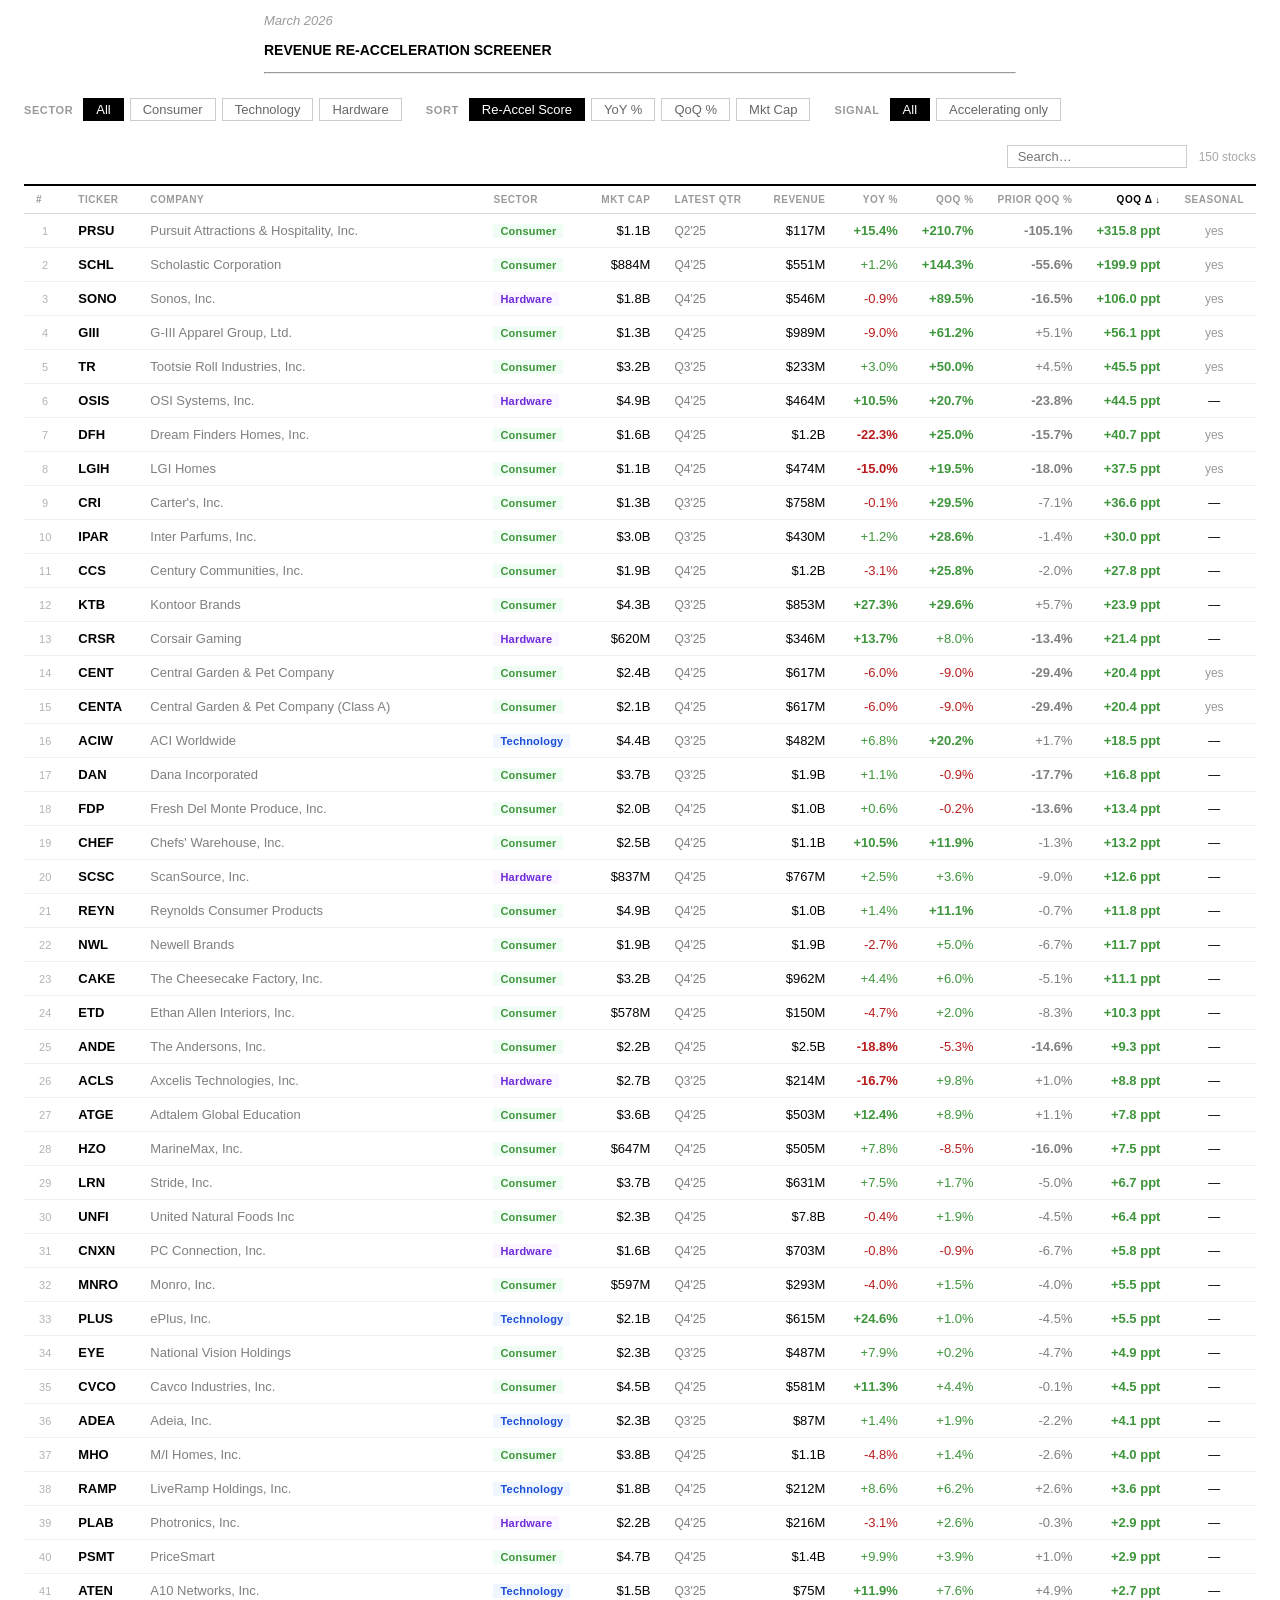
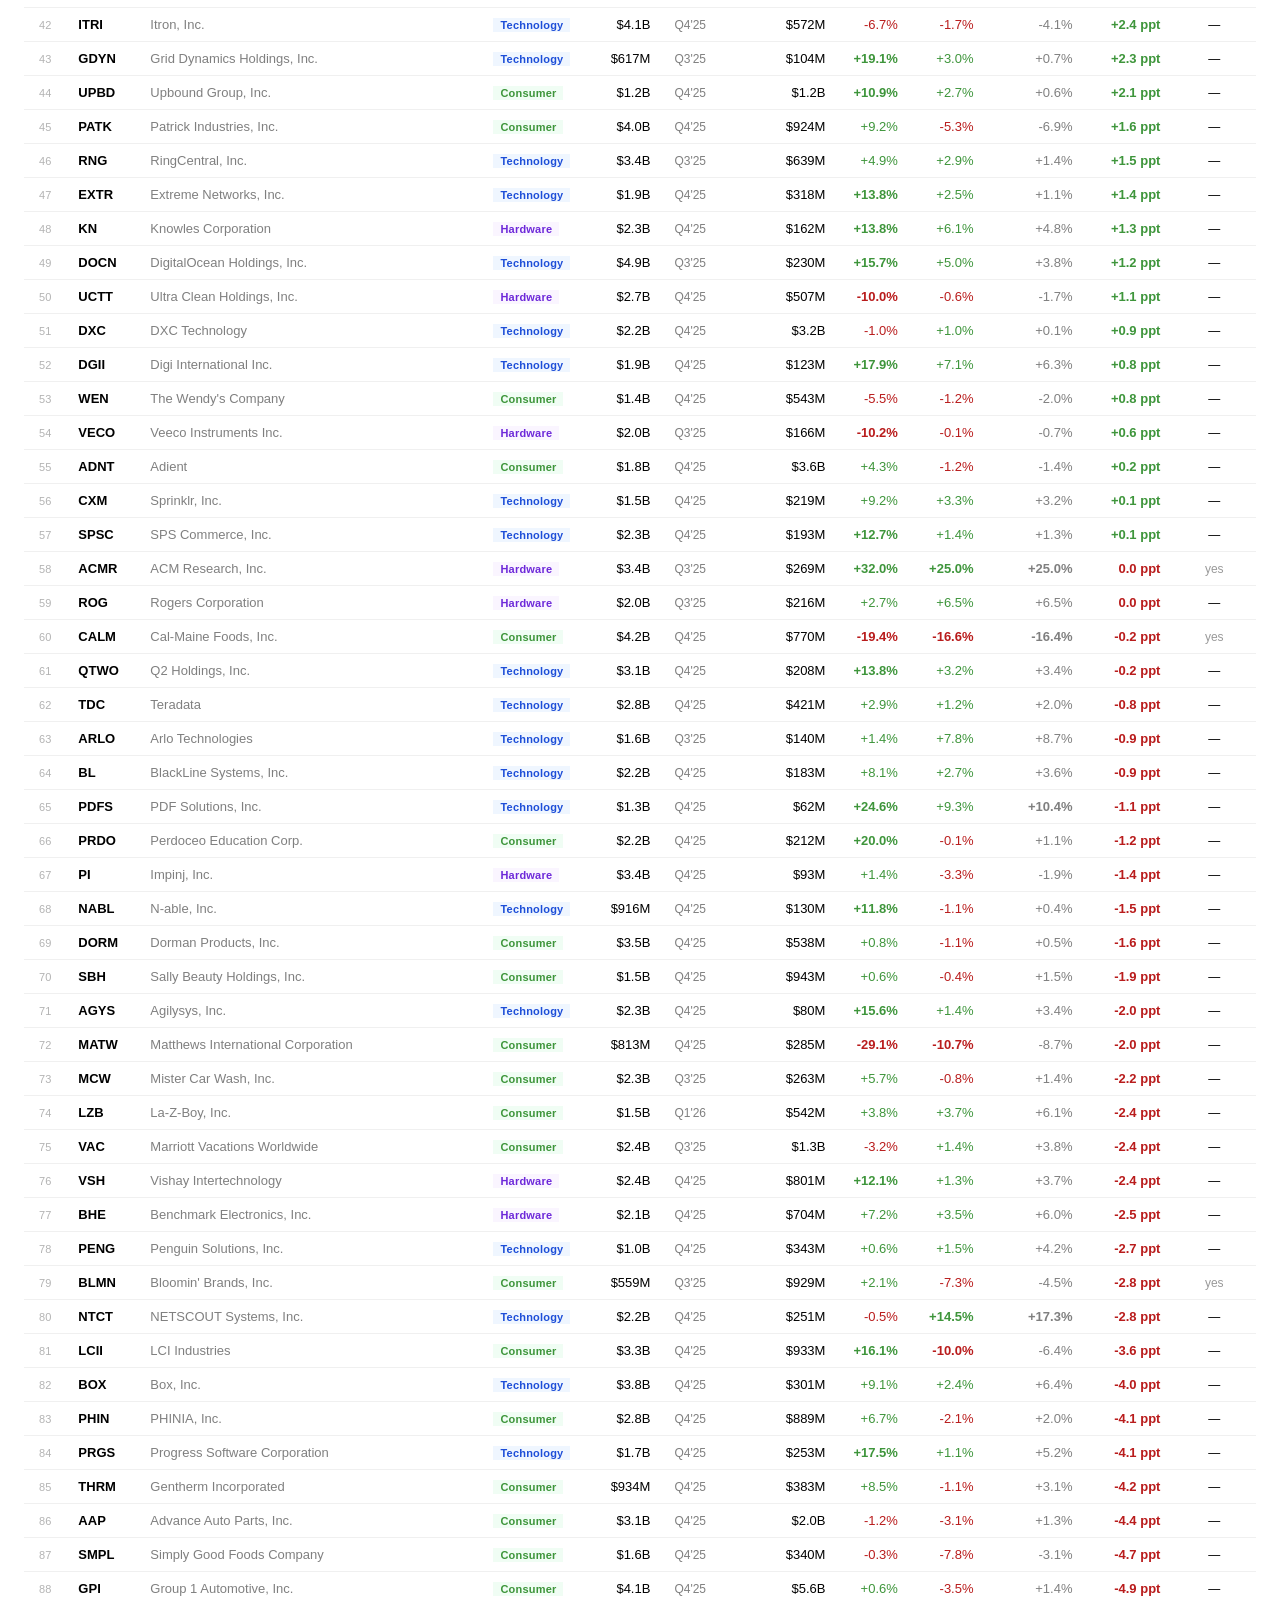
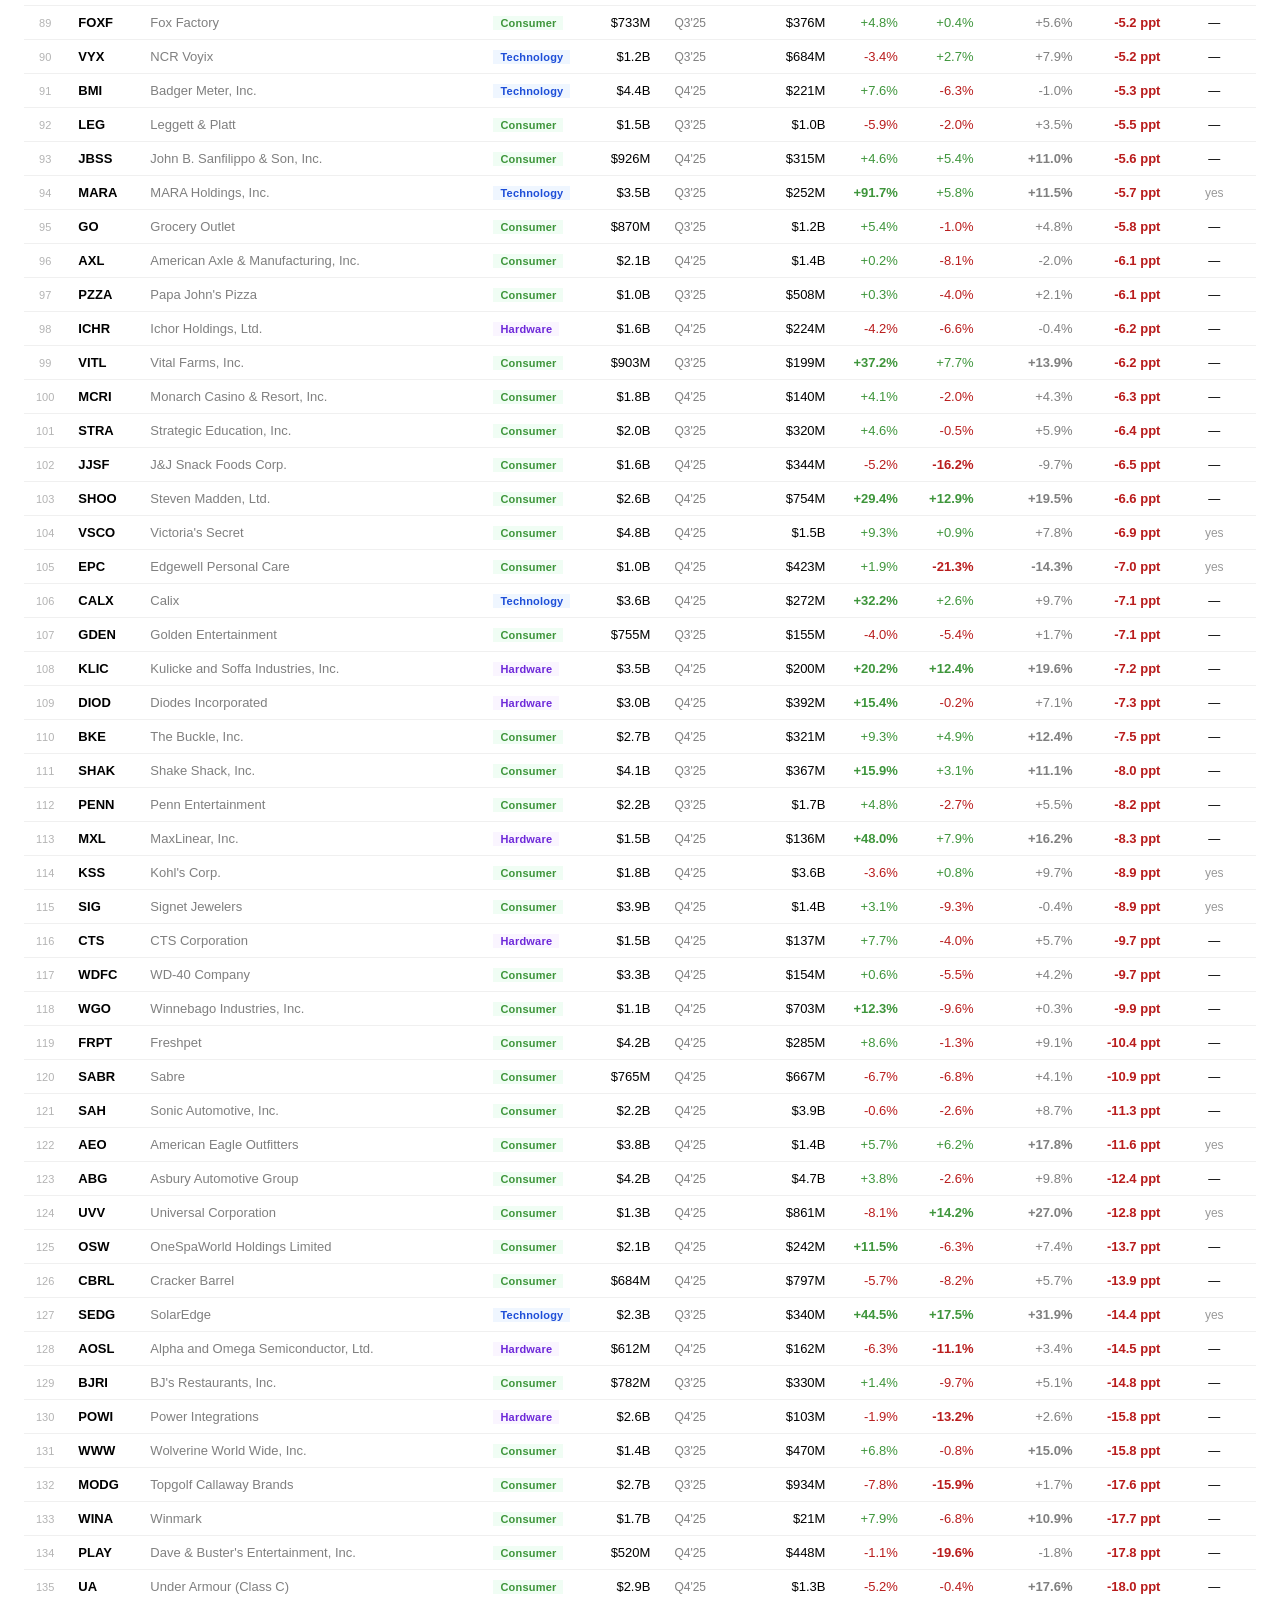
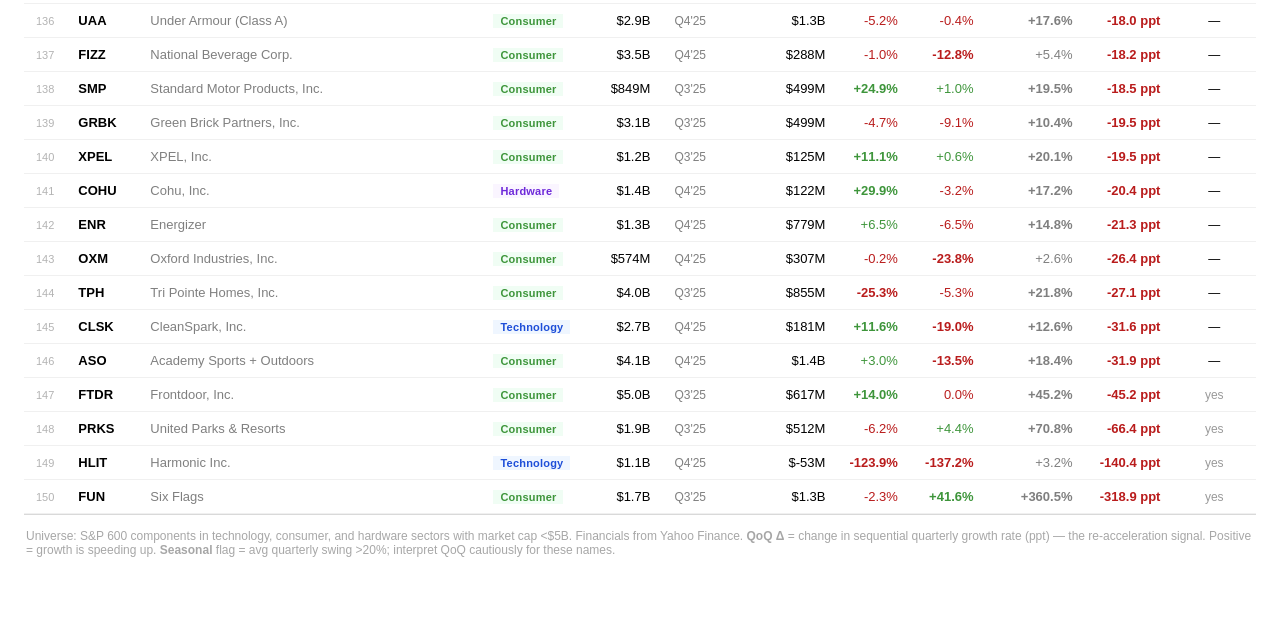
==== revenue.html @ 1db9e429 "Add revenue re-acceleration screener" ====
<!DOCTYPE html>
<html lang="en">
<head>
  <meta charset="UTF-8">
  <meta content="width=device-width, initial-scale=1.0" name="viewport">
  <title>Revenue Re-Acceleration Screener</title>
  <link rel="stylesheet" href="screener.css">
</head>
<body>

<div style="max-width: 800px; margin: 0 auto; padding: 0 24px;">
  <p style="color: rgba(0, 0, 0, 0.4); font-size: 13px; margin-bottom: 4px;"><i id="updated-date">—</i></p>
  <p><b>REVENUE RE-ACCELERATION SCREENER</b></p>
  <hr>
</div>

<div class="screener-wrap">

  <!-- Controls -->
  <div class="sc-controls">
    <div class="sc-control-group">
      <span class="sc-label">SECTOR</span>
      <div class="sc-chips" id="sector-filters">
        <button class="sc-chip active" data-sector="all">All</button>
        <button class="sc-chip" data-sector="Consumer">Consumer</button>
        <button class="sc-chip" data-sector="Technology">Technology</button>
        <button class="sc-chip" data-sector="Hardware">Hardware</button>
      </div>
    </div>
    <div class="sc-control-group">
      <span class="sc-label">SORT</span>
      <div class="sc-chips" id="sort-filters">
        <button class="sc-chip sort-chip active" data-sort="score">Re-Accel Score</button>
        <button class="sc-chip sort-chip" data-sort="yoy_pct">YoY %</button>
        <button class="sc-chip sort-chip" data-sort="qoq_pct">QoQ %</button>
        <button class="sc-chip sort-chip" data-sort="market_cap">Mkt Cap</button>
      </div>
    </div>
    <div class="sc-control-group">
      <span class="sc-label">SIGNAL</span>
      <div class="sc-chips" id="signal-filters">
        <button class="sc-chip active" data-signal="all">All</button>
        <button class="sc-chip" data-signal="accelerating">Accelerating only</button>
      </div>
    </div>
    <div class="sc-control-group sc-search-group">
      <input class="sc-search" id="search" type="text" placeholder="Search…">
      <span class="sc-count" id="stock-count"></span>
    </div>
  </div>

  <!-- Table -->
  <div class="sc-table-wrap">
    <table class="sc-table" id="rev-table">
      <thead>
        <tr>
          <th class="c-rank">#</th>
          <th class="c-ticker sortable" data-col="symbol">Ticker</th>
          <th class="c-name">Company</th>
          <th class="c-sector">Sector</th>
          <th class="c-mcap  sortable" data-col="market_cap">Mkt Cap</th>
          <th class="c-qtr">Latest Qtr</th>
          <th class="c-rev   sortable" data-col="revenue_m">Revenue</th>
          <th class="c-yoy   sortable" data-col="yoy_pct">YoY %</th>
          <th class="c-qoq   sortable" data-col="qoq_pct">QoQ %</th>
          <th class="c-pyoy  sortable" data-col="prior_qoq_pct">Prior QoQ %</th>
          <th class="c-yaccel sortable active-col" data-col="score">QoQ Δ</th>
          <th class="c-seas">Seasonal</th>
        </tr>
      </thead>
      <tbody id="rev-body">
        <tr><td colspan="12" class="sc-empty">Loading…</td></tr>
      </tbody>
    </table>
  </div>

  <!-- Footer note -->
  <p style="font-size: 12px; color: rgba(0,0,0,0.35); margin-top: 14px; padding: 0 2px;">
    Universe: S&amp;P 600 components in technology, consumer, and hardware sectors with market cap &lt;$5B.
    Financials from Yahoo Finance. <b>QoQ Δ</b> = change in sequential quarterly growth rate (ppt) — the re-acceleration signal.
    Positive = growth is speeding up. <b>Seasonal</b> flag = avg quarterly swing &gt;20%; interpret QoQ cautiously for these names.
  </p>

</div>

<script>
// ---------------------------------------------------------------------------
// State
// ---------------------------------------------------------------------------
let allStocks  = [];
let activeSector = 'all';
let activeSort   = 'score';
let activeSignal = 'all';
let searchQuery  = '';
let sortAsc      = false;

// ---------------------------------------------------------------------------
// Load
// ---------------------------------------------------------------------------
async function loadData() {
  try {
    const resp = await fetch('revenue_data.json?_=' + Date.now());
    if (!resp.ok) throw new Error('HTTP ' + resp.status);
    const data = await resp.json();
    allStocks = data.stocks || [];

    const d = new Date(data.updated_at);
    document.getElementById('updated-date').textContent =
      d.toLocaleDateString('en-US', { month: 'long', year: 'numeric' });

    render();
  } catch (e) {
    document.getElementById('rev-body').innerHTML =
      '<tr><td colspan="12" class="sc-empty">Failed to load: ' + e.message + '</td></tr>';
  }
}

// ---------------------------------------------------------------------------
// Render
// ---------------------------------------------------------------------------
function getFiltered() {
  return allStocks.filter(s => {
    if (activeSector !== 'all' && s.sector !== activeSector) return false;
    if (activeSignal === 'accelerating' && (s.score == null || s.score <= 0)) return false;
    if (searchQuery) {
      const q = searchQuery.toLowerCase();
      if (!s.symbol.toLowerCase().includes(q) && !s.name.toLowerCase().includes(q)) return false;
    }
    return true;
  });
}

function getSorted(stocks) {
  return [...stocks].sort((a, b) => {
    const av = a[activeSort] ?? -Infinity;
    const bv = b[activeSort] ?? -Infinity;
    return sortAsc ? av - bv : bv - av;
  });
}

function fmtMc(n) {
  if (n == null) return '—';
  return n >= 1e9 ? '$' + (n/1e9).toFixed(1)+'B' : '$' + (n/1e6).toFixed(0)+'M';
}

function fmtRev(n) {
  if (n == null) return '—';
  return n >= 1000 ? '$' + (n/1000).toFixed(1)+'B' : '$' + n.toFixed(0)+'M';
}

function fmtPct(n) {
  if (n == null) return '—';
  return (n > 0 ? '+' : '') + n.toFixed(1) + '%';
}

function fmtPpt(n) {
  if (n == null) return '—';
  return (n > 0 ? '+' : '') + n.toFixed(1) + ' ppt';
}

// Color classes for growth rates
function growthClass(val) {
  if (val == null) return '';
  if (val > 10)  return 'val-green-strong';
  if (val > 0)   return 'val-green';
  if (val > -10) return 'val-red';
  return 'val-red-strong';
}

// Color classes for acceleration deltas
function accelClass(val) {
  if (val == null) return '';
  if (val > 5)  return 'val-green-strong';
  if (val > 0)  return 'val-green';
  if (val > -5) return 'val-red';
  return 'val-red-strong';
}

function render() {
  const rows = getSorted(getFiltered());
  document.getElementById('stock-count').textContent = rows.length + ' stocks';

  document.querySelectorAll('th.sortable').forEach(th =>
    th.classList.toggle('active-col', th.dataset.col === activeSort));

  if (!rows.length) {
    document.getElementById('rev-body').innerHTML =
      '<tr><td colspan="12" class="sc-empty">No stocks match.</td></tr>';
    return;
  }

  document.getElementById('rev-body').innerHTML = rows.map((s, i) => `
    <tr>
      <td class="c-rank">${i + 1}</td>
      <td class="c-ticker"><b>${s.symbol}</b></td>
      <td class="c-name" title="${s.name}">${s.name}</td>
      <td class="c-sector"><span class="sc-badge sc-badge--${s.sector.toLowerCase()}">${s.sector}</span></td>
      <td class="c-mcap">${fmtMc(s.market_cap)}</td>
      <td class="c-qtr">${s.latest_quarter ?? '—'}</td>
      <td class="c-rev">${fmtRev(s.revenue_m)}</td>
      <td class="c-yoy   ${growthClass(s.yoy_pct)}">${fmtPct(s.yoy_pct)}</td>
      <td class="c-qoq   ${growthClass(s.qoq_pct)}">${fmtPct(s.qoq_pct)}</td>
      <td class="c-pyoy  ${growthClass(s.prior_qoq_pct)}">${fmtPct(s.prior_qoq_pct)}</td>
      <td class="c-yaccel ${accelClass(s.qoq_accel)}">${fmtPpt(s.qoq_accel)}</td>
      <td class="c-seas">${s.seasonal ? '<span style="color:rgba(0,0,0,0.4)">yes</span>' : '—'}</td>
    </tr>`).join('');
}

// ---------------------------------------------------------------------------
// Controls
// ---------------------------------------------------------------------------
document.querySelectorAll('#sector-filters .sc-chip').forEach(btn =>
  btn.addEventListener('click', () => {
    document.querySelectorAll('#sector-filters .sc-chip').forEach(b => b.classList.remove('active'));
    btn.classList.add('active');
    activeSector = btn.dataset.sector;
    render();
  }));

document.querySelectorAll('#sort-filters .sc-chip').forEach(btn =>
  btn.addEventListener('click', () => {
    const s = btn.dataset.sort;
    if (s === activeSort) { sortAsc = !sortAsc; }
    else {
      activeSort = s; sortAsc = false;
      document.querySelectorAll('#sort-filters .sc-chip').forEach(b => b.classList.remove('active'));
      btn.classList.add('active');
    }
    render();
  }));

document.querySelectorAll('#signal-filters .sc-chip').forEach(btn =>
  btn.addEventListener('click', () => {
    document.querySelectorAll('#signal-filters .sc-chip').forEach(b => b.classList.remove('active'));
    btn.classList.add('active');
    activeSignal = btn.dataset.signal;
    render();
  }));

document.querySelectorAll('th.sortable').forEach(th =>
  th.addEventListener('click', () => {
    const col = th.dataset.col;
    if (col === activeSort) { sortAsc = !sortAsc; }
    else {
      activeSort = col; sortAsc = false;
      document.querySelectorAll('.sort-chip').forEach(c =>
        c.classList.toggle('active', c.dataset.sort === activeSort));
    }
    render();
  }));

let searchTimer;
document.getElementById('search').addEventListener('input', e => {
  clearTimeout(searchTimer);
  searchTimer = setTimeout(() => { searchQuery = e.target.value.trim(); render(); }, 200);
});

loadData();
</script>
</body>
</html>
---- screener.css ----
/* ==========================================================================
   Small-Cap Screener — Styles
   Matches the minimal inline style of ryantish.com
   ========================================================================== */

*, *::before, *::after { box-sizing: border-box; }

body {
  font-family: -apple-system, BlinkMacSystemFont, 'Segoe UI', sans-serif;
  font-size: 14px;
  color: #000;
  background: #fff;
  margin: 0;
  padding: 0 0 64px;
}

/* --------------------------------------------------------------------------
   Screener wrapper — wider than the 800px prose container
   -------------------------------------------------------------------------- */
.screener-wrap {
  max-width: 1300px;
  margin: 24px auto 0;
  padding: 0 24px;
}

/* --------------------------------------------------------------------------
   Controls
   -------------------------------------------------------------------------- */
.sc-controls {
  display: flex;
  align-items: center;
  gap: 24px;
  flex-wrap: wrap;
  margin-bottom: 16px;
}

.sc-control-group {
  display: flex;
  align-items: center;
  gap: 10px;
}

.sc-search-group {
  margin-left: auto;
  gap: 12px;
}

.sc-label {
  font-size: 11px;
  font-weight: 700;
  letter-spacing: 0.6px;
  color: rgba(0,0,0,0.4);
}

.sc-chips {
  display: flex;
  gap: 6px;
  flex-wrap: wrap;
}

.sc-chip {
  padding: 3px 12px;
  border: 1px solid rgba(0,0,0,0.2);
  background: transparent;
  font-family: inherit;
  font-size: 13px;
  color: rgba(0,0,0,0.6);
  cursor: pointer;
  transition: all 0.1s;
}

.sc-chip:hover  { border-color: #000; color: #000; }
.sc-chip.active { background: #000; color: #fff; border-color: #000; }

.sc-search {
  padding: 3px 10px;
  border: 1px solid rgba(0,0,0,0.2);
  font-family: inherit;
  font-size: 13px;
  color: #000;
  outline: none;
  width: 180px;
}

.sc-search:focus { border-color: #000; }

.sc-count {
  font-size: 12px;
  color: rgba(0,0,0,0.35);
  white-space: nowrap;
}

/* --------------------------------------------------------------------------
   Table
   -------------------------------------------------------------------------- */
.sc-table-wrap {
  overflow-x: auto;
  border-top: 2px solid #000;
  border-bottom: 1px solid rgba(0,0,0,0.15);
}

.sc-table {
  width: 100%;
  border-collapse: collapse;
  font-size: 13px;
}

.sc-table thead {
  border-bottom: 1px solid rgba(0,0,0,0.15);
}

.sc-table th {
  padding: 8px 12px;
  text-align: left;
  font-size: 10px;
  font-weight: 700;
  letter-spacing: 0.5px;
  color: rgba(0,0,0,0.4);
  text-transform: uppercase;
  white-space: nowrap;
  background: #fff;
}

.sc-table th.sortable { cursor: pointer; }
.sc-table th.sortable:hover { color: #000; }
.sc-table th.active-col { color: #000; }
.sc-table th.active-col::after { content: ' ↓'; font-size: 9px; }

.sc-table td {
  padding: 9px 12px;
  border-bottom: 1px solid rgba(0,0,0,0.06);
  white-space: nowrap;
  vertical-align: middle;
}

.sc-table tbody tr:hover td { background: rgba(0,0,0,0.02); }

/* Right-align numeric columns */
th.c-mcap, th.c-price, th.c-target, th.c-upside,
th.c-count, th.c-disagree, th.c-score { text-align: right; }
td.c-mcap, td.c-price, td.c-target, td.c-upside,
td.c-count, td.c-disagree, td.c-score { text-align: right; font-variant-numeric: tabular-nums; }
th.c-count, td.c-count { text-align: center; }

/* Column widths */
.c-rank    { width: 32px; text-align: center; color: rgba(0,0,0,0.3); font-size: 11px; }
.c-ticker  { width: 72px; }
.c-name    { max-width: 200px; overflow: hidden; text-overflow: ellipsis; color: rgba(0,0,0,0.5); }
.c-sector  { width: 100px; }
.c-mcap    { width: 80px; }
.c-price   { width: 72px; }
.c-target  { width: 90px; font-weight: 600; }
.c-upside  { width: 80px; }
.c-count   { width: 64px; }
.c-disagree{ width: 100px; }
.c-score   { width: 72px; font-weight: 600; }
.c-conf    { width: 110px; }

/* Upside coloring — only the upside cell, not the whole row */
.up-high  td.c-upside { color: rgba(38, 136, 35, 0.89); font-weight: 700; } /* matches site green */
.up-mid   td.c-upside { color: #b45309; font-weight: 600; }
.up-flat  td.c-upside { color: rgba(0,0,0,0.45); }
.up-low   td.c-upside { color: #b91c1c; font-weight: 600; }

/* --------------------------------------------------------------------------
   Growth / acceleration value colors (used by revenue screener)
   -------------------------------------------------------------------------- */
.val-green-strong { color: rgba(38, 136, 35, 0.89); font-weight: 700; }
.val-green        { color: rgba(38, 136, 35, 0.89); }
.val-red          { color: #b91c1c; }
.val-red-strong   { color: #b91c1c; font-weight: 700; }

/* Revenue screener column widths */
.c-qtr    { width: 76px; font-size: 12px; color: rgba(0,0,0,0.5); }
.c-rev    { width: 84px; text-align: right; font-variant-numeric: tabular-nums; }
.c-yoy    { width: 72px; text-align: right; font-variant-numeric: tabular-nums; }
.c-pyoy   { width: 84px; text-align: right; font-variant-numeric: tabular-nums; color: rgba(0,0,0,0.5); }
.c-yaccel { width: 80px; text-align: right; font-variant-numeric: tabular-nums; font-weight: 600; }
.c-qoq    { width: 72px; text-align: right; font-variant-numeric: tabular-nums; }
.c-qaccel { width: 72px; text-align: right; font-variant-numeric: tabular-nums; }
.c-seas   { width: 68px; text-align: center; font-size: 12px; }

th.c-rev, th.c-yoy, th.c-pyoy, th.c-yaccel, th.c-qoq, th.c-qaccel { text-align: right; }
th.c-seas { text-align: center; }

/* --------------------------------------------------------------------------
   Sector badge
   -------------------------------------------------------------------------- */
.sc-badge {
  display: inline-block;
  padding: 1px 7px;
  font-size: 11px;
  font-weight: 600;
  letter-spacing: 0.2px;
}

.sc-badge--technology { background: #eff6ff; color: #1d4ed8; }
.sc-badge--hardware   { background: #faf5ff; color: #6d28d9; }
.sc-badge--consumer   { background: #f0fdf4; color: rgba(38,136,35,0.89); }

/* --------------------------------------------------------------------------
   Confidence bar
   -------------------------------------------------------------------------- */
.sc-bar-wrap {
  display: flex;
  align-items: center;
  gap: 8px;
  font-size: 11px;
  color: rgba(0,0,0,0.4);
}

.sc-bar {
  height: 4px;
  background: #000;
  min-width: 2px;
  max-width: 60px;
  flex-shrink: 0;
}

/* --------------------------------------------------------------------------
   Empty / loading state
   -------------------------------------------------------------------------- */
.sc-empty {
  text-align: center;
  padding: 40px;
  color: rgba(0,0,0,0.35);
}

/* --------------------------------------------------------------------------
   Responsive
   -------------------------------------------------------------------------- */
@media (max-width: 700px) {
  .sc-search-group { margin-left: 0; }
  .c-name, .c-disagree, .c-score, .c-conf { display: none; }
}
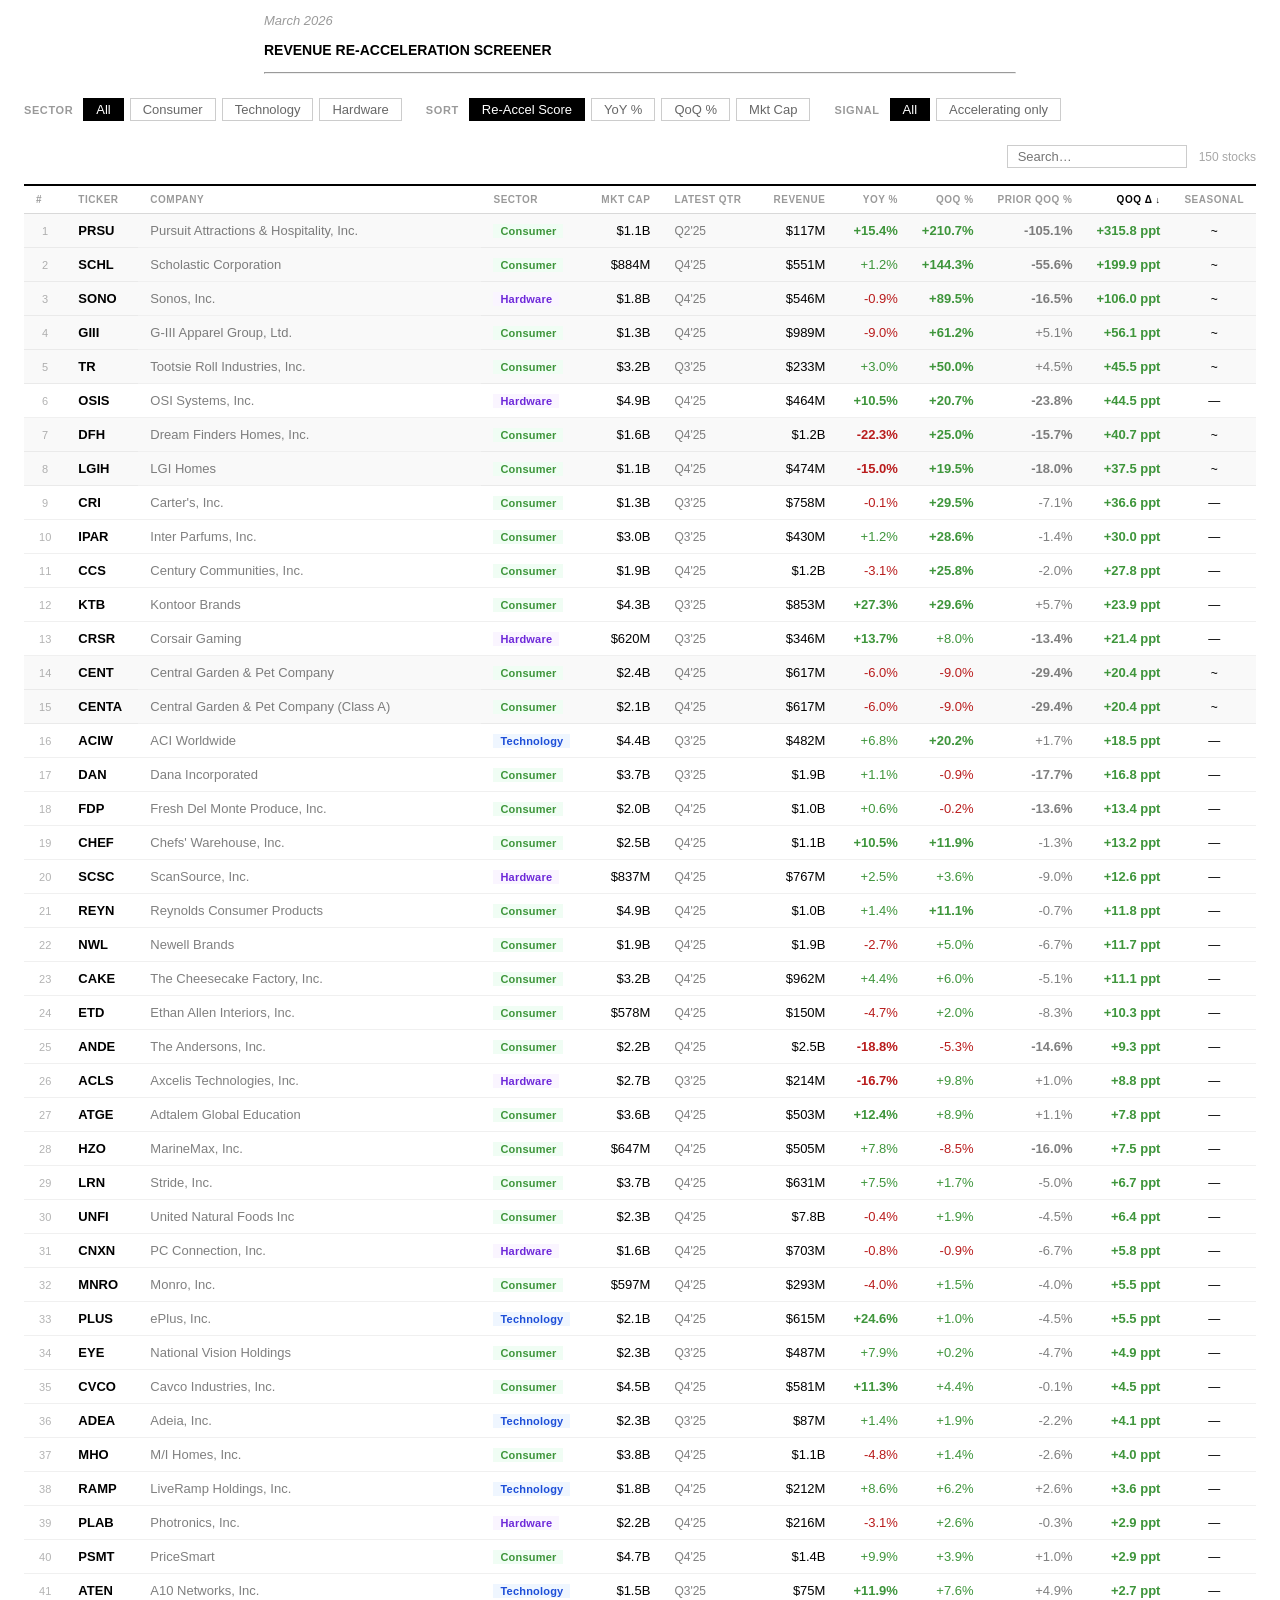
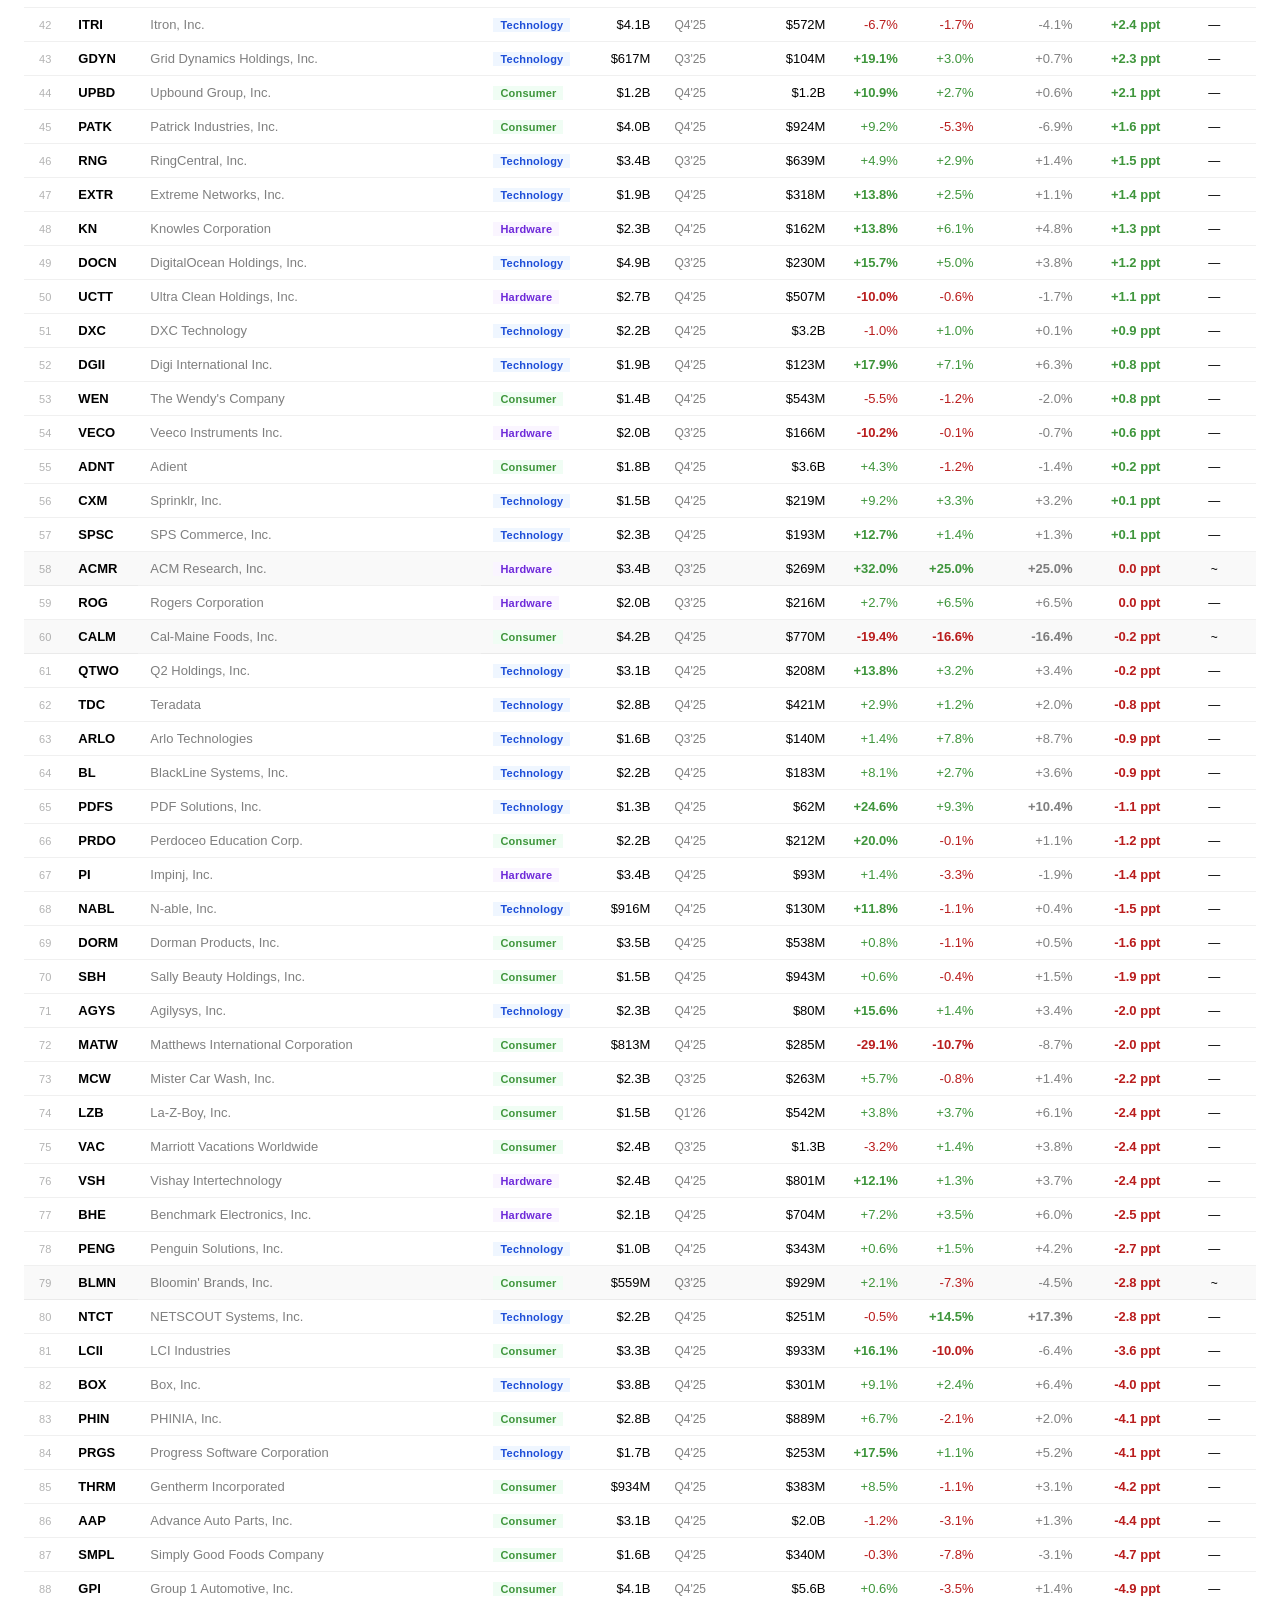
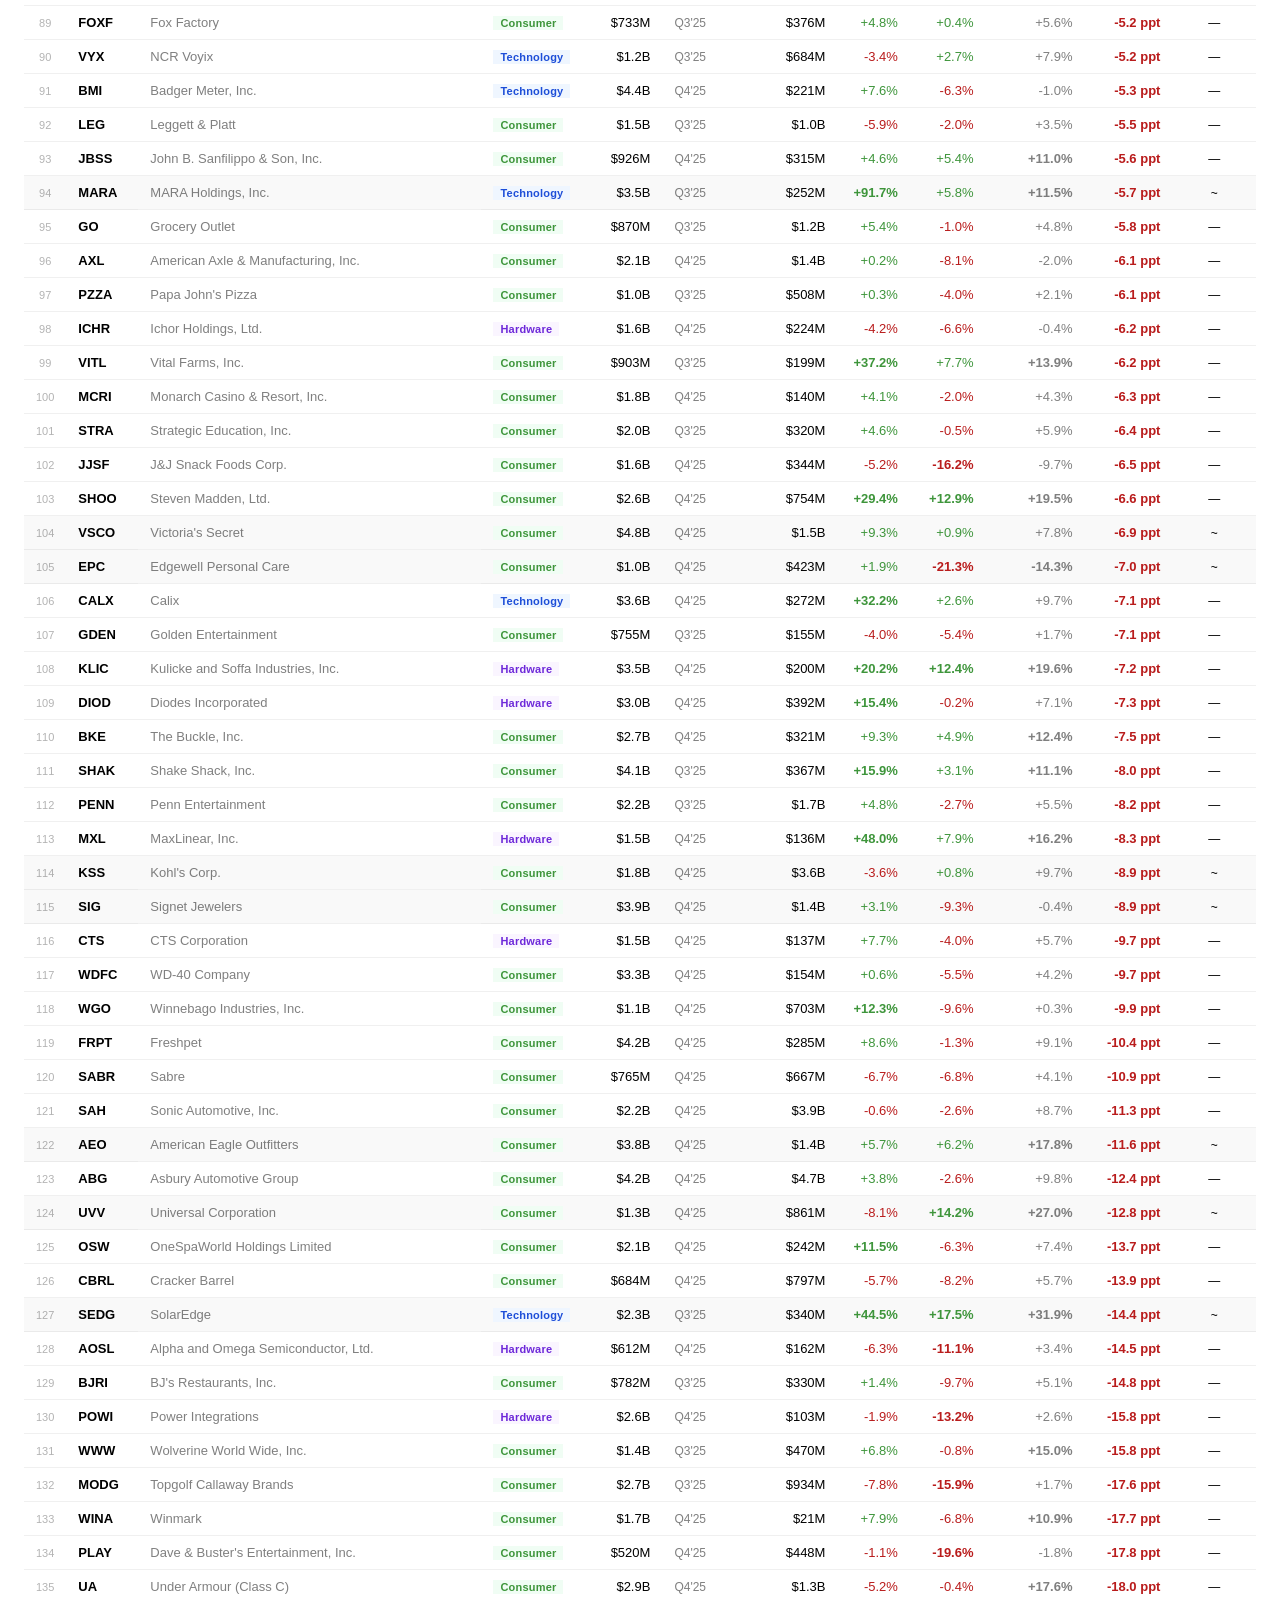
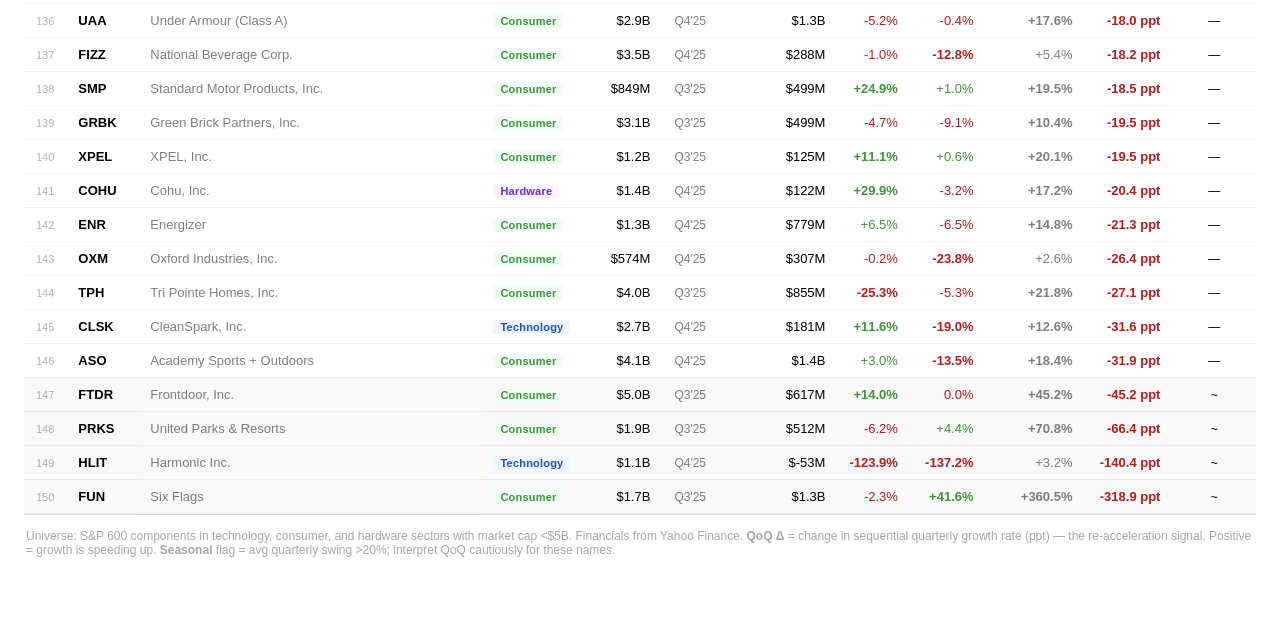
==== commit ae58d0e5: "Highlight seasonal rows with subtle tint" ====
--- a/revenue.html
+++ b/revenue.html
@@ -190,7 +190,7 @@
   }
 
   document.getElementById('rev-body').innerHTML = rows.map((s, i) => `
-    <tr>
+    <tr class="${s.seasonal ? 'row-seasonal' : ''}">
       <td class="c-rank">${i + 1}</td>
       <td class="c-ticker"><b>${s.symbol}</b></td>
       <td class="c-name" title="${s.name}">${s.name}</td>
@@ -202,7 +202,7 @@
       <td class="c-qoq   ${growthClass(s.qoq_pct)}">${fmtPct(s.qoq_pct)}</td>
       <td class="c-pyoy  ${growthClass(s.prior_qoq_pct)}">${fmtPct(s.prior_qoq_pct)}</td>
       <td class="c-yaccel ${accelClass(s.qoq_accel)}">${fmtPpt(s.qoq_accel)}</td>
-      <td class="c-seas">${s.seasonal ? '<span style="color:rgba(0,0,0,0.4)">yes</span>' : '—'}</td>
+      <td class="c-seas">${s.seasonal ? '~' : '—'}</td>
     </tr>`).join('');
 }
 
--- a/screener.css
+++ b/screener.css
@@ -134,6 +134,8 @@
 }
 
 .sc-table tbody tr:hover td { background: rgba(0,0,0,0.02); }
+.sc-table tbody tr.row-seasonal td { background: rgba(0,0,0,0.025); }
+.sc-table tbody tr.row-seasonal:hover td { background: rgba(0,0,0,0.045); }
 
 /* Right-align numeric columns */
 th.c-mcap, th.c-price, th.c-target, th.c-upside,
